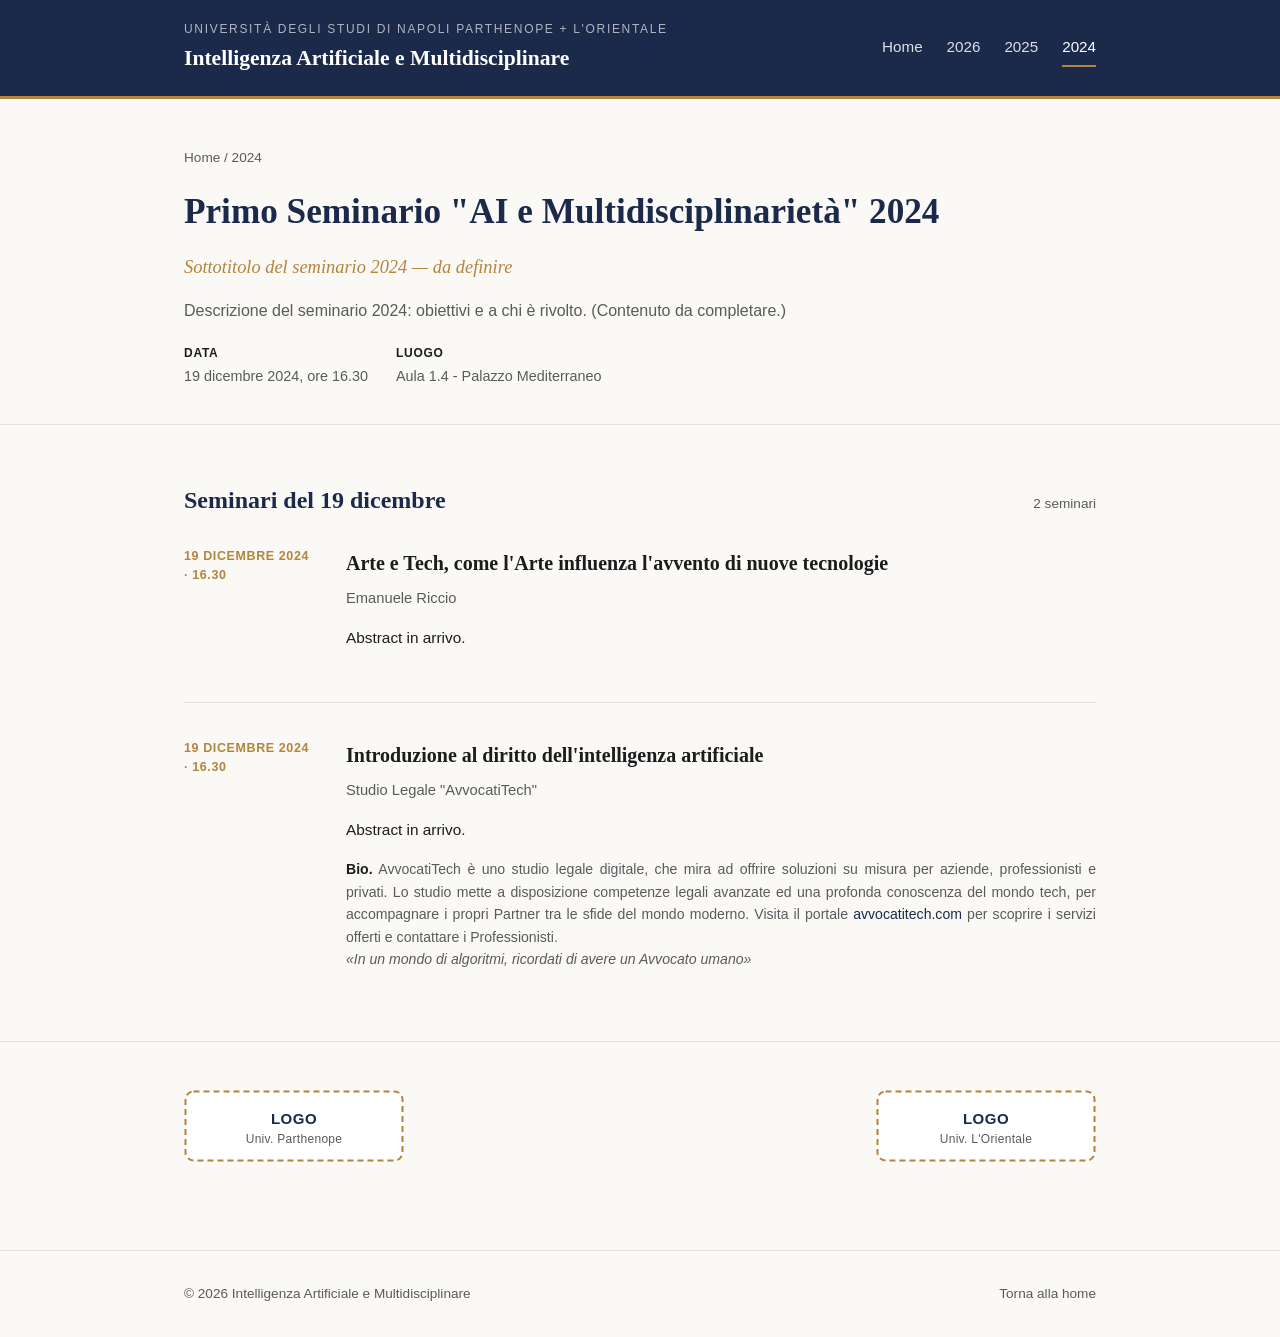
==== cicli/2024.html @ 17177703 "Site updated" ====
<!DOCTYPE html>
<html lang="it">
<head>
  <meta charset="UTF-8">
  <meta name="viewport" content="width=device-width, initial-scale=1.0">
  <title>Primo Seminario "AI e Multidisciplinarietà" 2024</title>
  <meta name="description" content="Primo Seminario &quot;AI e Multidisciplinarietà&quot; 2024 — a cura dell'Università degli Studi di Napoli Parthenope, per l'Università degli Studi di Napoli L'Orientale">
  <link rel="stylesheet" href="../assets/css/style.css">
</head>
<body>

  <header class="site-header">
    <div class="container">
      <div class="brand">
        <span class="eyebrow">Università degli Studi di Napoli Parthenope + L'Orientale</span>
        <span class="title">Intelligenza Artificiale e Multidisciplinare</span>
      </div>
      <nav class="site-nav">
        <a href="../index.html">Home</a>
        <a href="2026.html">2026</a>
        <a href="2025.html">2025</a>
        <a href="2024.html" aria-current="page">2024</a>
      </nav>
    </div>
  </header>

  <section class="ciclo-hero">
    <div class="container">
      <div class="breadcrumb"><a href="../index.html">Home</a> / 2024</div>
      <h1>Primo Seminario "AI e Multidisciplinarietà" 2024</h1>
      <p class="tagline">Sottotitolo del seminario 2024 — da definire</p>
      <p class="subtitle">
        Descrizione del seminario 2024: obiettivi e a chi è rivolto.
        (Contenuto da completare.)
      </p>
      <div class="ciclo-info">
        <div>
          <strong>Data</strong>
          <span>19 dicembre 2024, ore 16.30</span>
        </div>
        <div>
          <strong>Luogo</strong>
          <span>Aula 1.4 - Palazzo Mediterraneo</span>
        </div>
      </div>
    </div>
  </section>

  <section class="section">
    <div class="container">
      <div class="section-heading">
        <h2>Seminari del 19 dicembre</h2>
        <span class="count">2 seminari</span>
      </div>

      <div class="seminar-list">

        <article class="seminar-item">
          <div class="seminar-date">19 dicembre 2024 · 16.30</div>
          <div class="seminar-content">
            <h3>Arte e Tech, come l'Arte influenza l'avvento di nuove tecnologie</h3>
            <div class="speaker">Emanuele Riccio</div>
            <p class="description">Abstract in arrivo.</p>
          </div>
        </article>

        <article class="seminar-item">
          <div class="seminar-date">19 dicembre 2024 · 16.30</div>
          <div class="seminar-content">
            <h3>Introduzione al diritto dell'intelligenza artificiale</h3>
            <div class="speaker">Studio Legale "AvvocatiTech"</div>
            <p class="description">Abstract in arrivo.</p>
            <p class="bio">
              <strong>Bio.</strong> AvvocatiTech è uno studio legale digitale, che mira ad offrire
              soluzioni su misura per aziende, professionisti e privati. Lo studio mette a disposizione
              competenze legali avanzate ed una profonda conoscenza del mondo tech, per accompagnare i
              propri Partner tra le sfide del mondo moderno. Visita il portale
              <a href="https://www.avvocatitech.com/" target="_blank" rel="noopener">avvocatitech.com</a>
              per scoprire i servizi offerti e contattare i Professionisti.<br>
              <em>«In un mondo di algoritmi, ricordati di avere un Avvocato umano»</em>
            </p>
          </div>
        </article>

        <!--
          Struttura da replicare per ogni seminario:

          <article class="seminar-item">
            <div class="seminar-date">GG Mese AAAA · HH.MM</div>
            <div class="seminar-content">
              <h3>Titolo del seminario</h3>
              <div class="speaker">Nome Cognome — Affiliazione</div>
              <p class="description">Breve descrizione/abstract del seminario.</p>
              <p class="bio"><strong>Bio.</strong> Breve biografia del relatore.</p>
              <div class="tags">
                <span class="tag">Presenza / Remoto</span>
                <span class="tag">Argomento</span>
              </div>
            </div>
          </article>
        -->

      </div>
    </div>
  </section>

  <section class="partners">
    <div class="container">
      <img class="partner-logo" src="../assets/img/logo-parthenope-placeholder.svg" alt="Logo Università degli Studi di Napoli Parthenope (placeholder)">
      <img class="partner-logo" src="../assets/img/logo-orientale-placeholder.svg" alt="Logo Università degli Studi di Napoli L'Orientale (placeholder)">
    </div>
  </section>

  <footer class="site-footer">
    <div class="container">
      <span>&copy; <span id="year"></span> Intelligenza Artificiale e Multidisciplinare</span>
      <a href="../index.html">Torna alla home</a>
    </div>
  </footer>

  <script>
    document.getElementById('year').textContent = new Date().getFullYear();
  </script>

</body>
</html>
---- assets/css/style.css ----
/* ===========================================================
   Intelligenza Artificiale Multidisciplinare — stile condiviso
   =========================================================== */

:root {
  --color-bg: #faf9f6;
  --color-surface: #ffffff;
  --color-text: #1c1c1e;
  --color-text-muted: #5a5a5e;
  --color-primary: #1b2a4a;   /* blu accademico profondo */
  --color-primary-dark: #101b33;
  --color-accent: #b5843c;    /* oro/ottone, richiamo accademico */
  --color-border: #e4e1da;
  --color-tag-bg: #eef1f7;
  --color-tag-text: #1b2a4a;

  --font-serif: "Iowan Old Style", "Palatino Linotype", Palatino, Georgia, serif;
  --font-sans: -apple-system, BlinkMacSystemFont, "Segoe UI", Roboto, Helvetica, Arial, sans-serif;

  --max-width: 960px;
  --radius: 10px;
  --shadow-sm: 0 1px 3px rgba(20, 20, 30, 0.06);
  --shadow-md: 0 6px 24px rgba(20, 20, 30, 0.08);
}

* { box-sizing: border-box; }

html { scroll-behavior: smooth; }

body {
  margin: 0;
  background: var(--color-bg);
  color: var(--color-text);
  font-family: var(--font-sans);
  line-height: 1.6;
  -webkit-font-smoothing: antialiased;
}

img { max-width: 100%; display: block; }

a { color: var(--color-primary); text-decoration: none; }
a:hover { color: var(--color-accent); }

.container {
  max-width: var(--max-width);
  margin: 0 auto;
  padding: 0 24px;
}

/* ---------- Header ---------- */

.site-header {
  background: var(--color-primary);
  color: #fff;
  border-bottom: 3px solid var(--color-accent);
}

.site-header .container {
  display: flex;
  align-items: center;
  justify-content: space-between;
  padding-top: 20px;
  padding-bottom: 20px;
  flex-wrap: wrap;
  gap: 12px;
}

.brand {
  display: flex;
  flex-direction: column;
  gap: 2px;
}

.brand .eyebrow {
  font-size: 0.75rem;
  letter-spacing: 0.14em;
  text-transform: uppercase;
  color: rgba(255, 255, 255, 0.65);
}

.brand .title {
  font-family: var(--font-serif);
  font-size: 1.35rem;
  font-weight: 600;
  color: #fff;
}

.site-nav {
  display: flex;
  gap: 24px;
  flex-wrap: wrap;
}

.site-nav a {
  color: rgba(255, 255, 255, 0.85);
  font-size: 0.95rem;
  font-weight: 500;
  padding: 6px 0;
  border-bottom: 2px solid transparent;
}

.site-nav a:hover,
.site-nav a[aria-current="page"] {
  color: #fff;
  border-bottom-color: var(--color-accent);
}


/* ---------- Hero ---------- */

.hero {
  padding: 64px 0 48px;
  border-bottom: 1px solid var(--color-border);
}

.hero .eyebrow {
  color: var(--color-accent);
  text-transform: uppercase;
  letter-spacing: 0.12em;
  font-size: 0.8rem;
  font-weight: 700;
  margin-bottom: 12px;
}

.hero h1 {
  font-family: var(--font-serif);
  font-size: clamp(1.9rem, 3.4vw, 2.6rem);
  line-height: 1.25;
  margin: 0 0 16px;
  color: var(--color-primary);
}

.hero p.lead {
  font-size: 1.08rem;
  color: var(--color-text-muted);
  margin: 0;
  text-align: justify;
  text-justify: inter-word;
  hyphens: auto;
}

/* ---------- Sections ---------- */

.section {
  padding: 56px 0;
}

.section-heading {
  display: flex;
  align-items: baseline;
  justify-content: space-between;
  margin-bottom: 28px;
  gap: 16px;
  flex-wrap: wrap;
}

.section-heading h2 {
  font-family: var(--font-serif);
  font-size: 1.5rem;
  margin: 0;
  color: var(--color-primary);
}

.section-heading .count {
  font-size: 0.85rem;
  color: var(--color-text-muted);
}

/* ---------- Ciclo cards (homepage) ---------- */

.ciclo-grid {
  display: grid;
  grid-template-columns: repeat(2, 1fr);
  gap: 24px;
}

.ciclo-grid .ciclo-card:first-child {
  grid-column: 1 / -1;
}

@media (max-width: 640px) {
  .ciclo-grid {
    grid-template-columns: 1fr;
  }
}

.ciclo-card {
  background: var(--color-surface);
  border: 1px solid var(--color-border);
  border-radius: var(--radius);
  padding: 28px;
  box-shadow: var(--shadow-sm);
  transition: box-shadow 0.2s ease, transform 0.2s ease;
  display: flex;
  flex-direction: column;
  gap: 14px;
}

.ciclo-card:hover {
  box-shadow: var(--shadow-md);
  transform: translateY(-2px);
}

.ciclo-card .status {
  align-self: flex-start;
  font-size: 0.72rem;
  font-weight: 700;
  text-transform: uppercase;
  letter-spacing: 0.06em;
  padding: 4px 10px;
  border-radius: 999px;
  background: var(--color-tag-bg);
  color: var(--color-tag-text);
}

.ciclo-card .status.concluso {
  background: #f1ede4;
  color: #7a6a45;
}

.ciclo-card h3 {
  font-family: var(--font-serif);
  font-size: 1.25rem;
  margin: 0;
  color: var(--color-primary);
}

.ciclo-card p {
  margin: 0;
  color: var(--color-text-muted);
  font-size: 0.95rem;
  text-align: justify;
  text-justify: inter-word;
  hyphens: auto;
}

.ciclo-card .meta {
  font-size: 0.85rem;
  color: var(--color-text-muted);
}

.ciclo-card .card-subtitle {
  font-family: var(--font-serif);
  font-style: italic;
  color: var(--color-text);
  font-size: 1rem;
  line-height: 1.4;
}

.ciclo-card .card-link {
  margin-top: auto;
  font-weight: 600;
  font-size: 0.92rem;
  display: inline-flex;
  align-items: center;
  gap: 6px;
}

/* ---------- Seminar list (ciclo pages) ---------- */

.seminar-list {
  display: flex;
  flex-direction: column;
}

.seminar-item {
  display: grid;
  grid-template-columns: 130px 1fr;
  gap: 32px;
  padding: 36px 0;
  border-bottom: 1px solid var(--color-border);
}

.seminar-item:first-child {
  padding-top: 0;
}

.seminar-item:last-child {
  border-bottom: none;
  padding-bottom: 0;
}

.seminar-item .seminar-date {
  font-size: 0.78rem;
  font-weight: 700;
  text-transform: uppercase;
  letter-spacing: 0.05em;
  color: var(--color-accent);
  line-height: 1.5;
}

.seminar-item .seminar-content {
  min-width: 0;
}

.seminar-item h3 {
  font-family: var(--font-serif);
  font-size: 1.25rem;
  font-weight: 600;
  margin: 0 0 8px;
  color: var(--color-text);
}

.seminar-item .speaker {
  font-size: 0.92rem;
  color: var(--color-text-muted);
  margin-bottom: 14px;
}

.seminar-item .description {
  font-size: 0.96rem;
  color: var(--color-text);
  text-align: justify;
  text-justify: inter-word;
  hyphens: auto;
}

.seminar-item .bio {
  margin-top: 14px;
  font-size: 0.88rem;
  color: var(--color-text-muted);
  text-align: justify;
  text-justify: inter-word;
  hyphens: auto;
}

.seminar-item .bio strong {
  color: var(--color-text);
  font-weight: 600;
}

.seminar-item .tags {
  margin-top: 14px;
  display: flex;
  gap: 8px;
  flex-wrap: wrap;
}

.seminar-item .tag {
  font-size: 0.72rem;
  font-weight: 600;
  text-transform: uppercase;
  letter-spacing: 0.04em;
  background: var(--color-tag-bg);
  color: var(--color-tag-text);
  padding: 4px 12px;
  border-radius: 999px;
}

@media (max-width: 640px) {
  .seminar-item {
    grid-template-columns: 1fr;
    gap: 8px;
  }
}

.empty-state {
  border: 1px dashed var(--color-border);
  border-radius: var(--radius);
  padding: 32px;
  text-align: center;
  color: var(--color-text-muted);
  font-size: 0.95rem;
}

/* ---------- Ciclo page header ---------- */

.ciclo-hero {
  padding: 48px 0 36px;
  border-bottom: 1px solid var(--color-border);
}

.breadcrumb {
  font-size: 0.85rem;
  color: var(--color-text-muted);
  margin-bottom: 16px;
}

.breadcrumb a { color: var(--color-text-muted); }
.breadcrumb a:hover { color: var(--color-primary); }

.ciclo-hero h1 {
  font-family: var(--font-serif);
  font-size: clamp(1.7rem, 3vw, 2.2rem);
  color: var(--color-primary);
  margin: 0 0 12px;
}

.ciclo-hero .tagline {
  font-family: var(--font-serif);
  font-style: italic;
  font-size: 1.15rem;
  color: var(--color-accent);
  max-width: 700px;
  margin: 0 0 16px;
}

.ciclo-hero .subtitle {
  color: var(--color-text-muted);
  font-size: 1rem;
  text-align: justify;
  text-justify: inter-word;
  hyphens: auto;
}

.ciclo-info {
  display: flex;
  gap: 28px;
  flex-wrap: wrap;
  margin-top: 20px;
  font-size: 0.9rem;
  color: var(--color-text-muted);
}

.ciclo-info strong {
  color: var(--color-text);
  display: block;
  font-size: 0.75rem;
  text-transform: uppercase;
  letter-spacing: 0.06em;
  margin-bottom: 2px;
}

.cta-button {
  display: inline-flex;
  align-items: center;
  gap: 6px;
  margin-top: 24px;
  padding: 10px 20px;
  background: var(--color-primary);
  color: #fff;
  font-size: 0.9rem;
  font-weight: 600;
  border-radius: 999px;
  transition: background 0.2s ease;
}

.cta-button:hover {
  background: var(--color-primary-dark);
  color: #fff;
}

/* ---------- Partners ---------- */

.partners {
  padding: 48px 0;
  border-top: 1px solid var(--color-border);
}

.partners .container {
  display: flex;
  justify-content: space-between;
  align-items: center;
  flex-wrap: wrap;
  gap: 32px;
}

.partner-logo {
  height: 72px;
  width: auto;
}

@media (max-width: 500px) {
  .partners .container {
    justify-content: center;
  }
}

/* ---------- Footer ---------- */

.site-footer {
  border-top: 1px solid var(--color-border);
  padding: 32px 0;
  margin-top: 40px;
}

.site-footer .container {
  display: flex;
  justify-content: space-between;
  align-items: center;
  flex-wrap: wrap;
  gap: 12px;
  font-size: 0.85rem;
  color: var(--color-text-muted);
}

.site-footer a { color: var(--color-text-muted); }
.site-footer a:hover { color: var(--color-primary); }

@media (max-width: 600px) {
  .site-header .container { flex-direction: column; align-items: flex-start; }
  .ciclo-info { gap: 16px; }
}
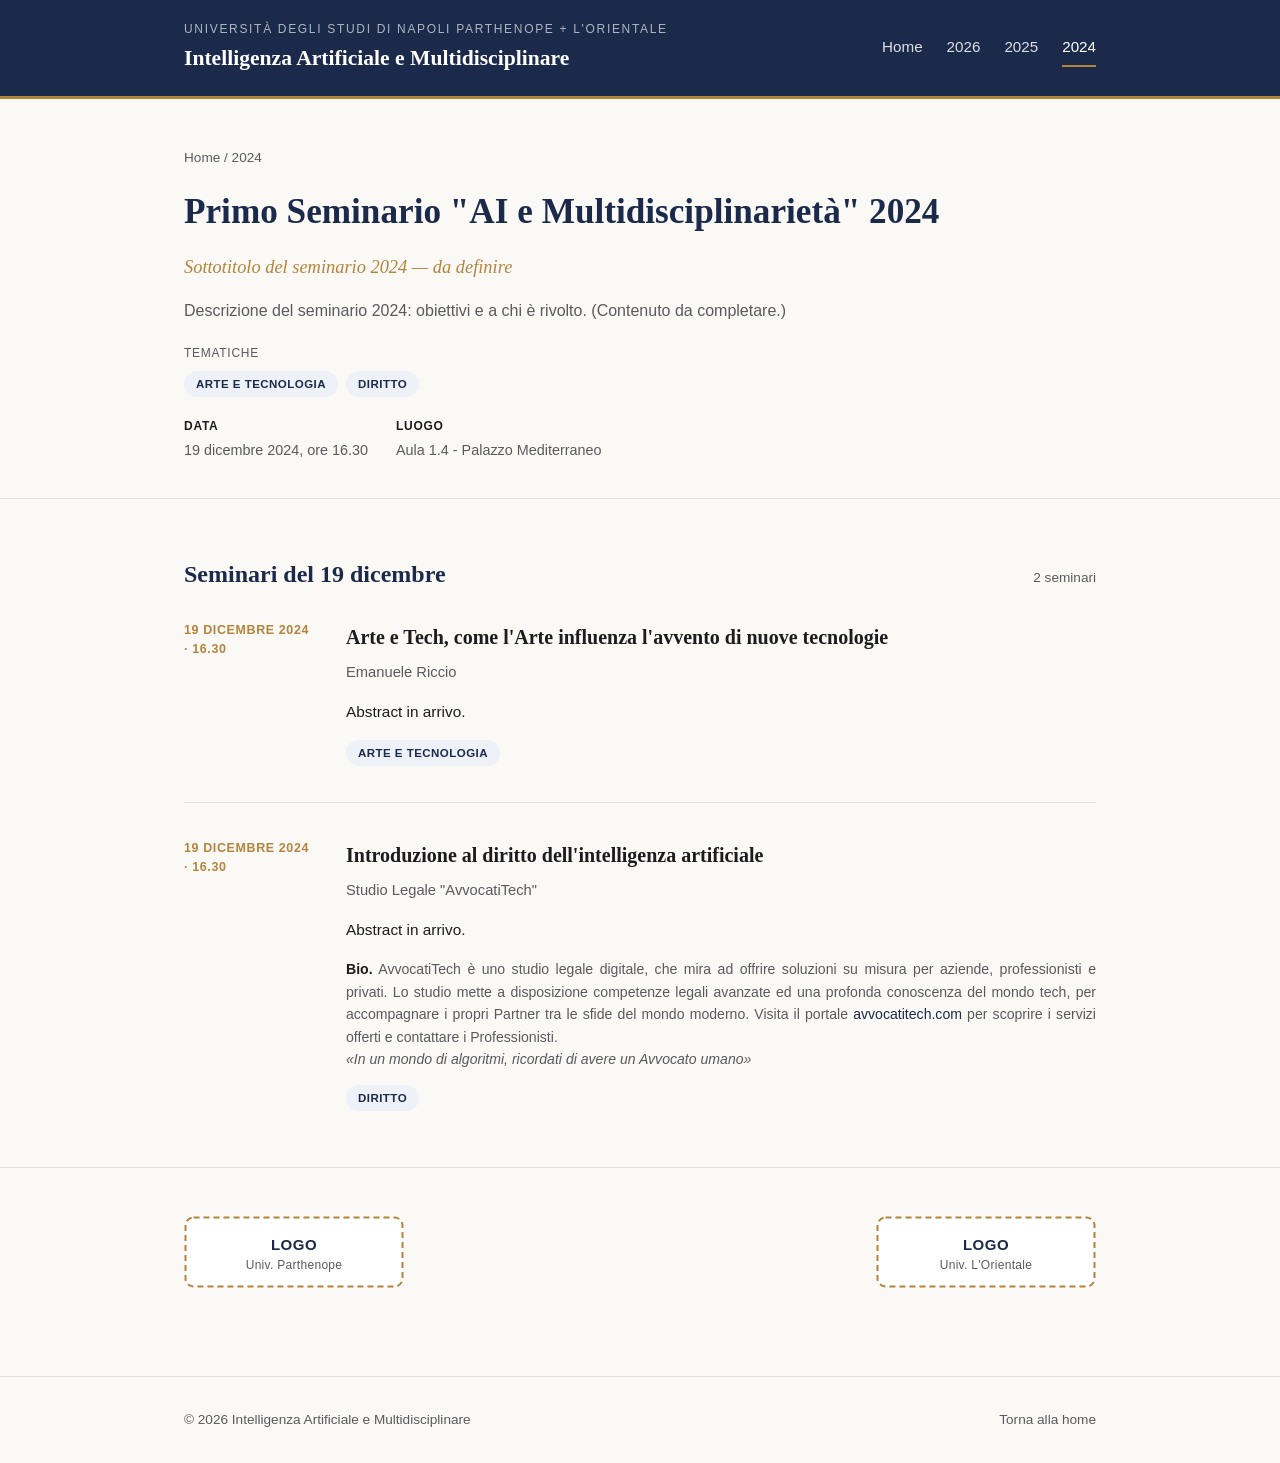
==== commit 090c84c9: "new tag on pages" ====
--- a/cicli/2024.html
+++ b/cicli/2024.html
@@ -33,6 +33,13 @@
         Descrizione del seminario 2024: obiettivi e a chi è rivolto.
         (Contenuto da completare.)
       </p>
+      <div class="topics">
+        <span class="topics-label">Tematiche</span>
+        <div class="tags">
+          <span class="tag">Arte e Tecnologia</span>
+          <span class="tag">Diritto</span>
+        </div>
+      </div>
       <div class="ciclo-info">
         <div>
           <strong>Data</strong>
@@ -61,6 +68,9 @@
             <h3>Arte e Tech, come l'Arte influenza l'avvento di nuove tecnologie</h3>
             <div class="speaker">Emanuele Riccio</div>
             <p class="description">Abstract in arrivo.</p>
+            <div class="tags">
+              <span class="tag">Arte e Tecnologia</span>
+            </div>
           </div>
         </article>
 
@@ -79,6 +89,9 @@
               per scoprire i servizi offerti e contattare i Professionisti.<br>
               <em>«In un mondo di algoritmi, ricordati di avere un Avvocato umano»</em>
             </p>
+            <div class="tags">
+              <span class="tag">Diritto</span>
+            </div>
           </div>
         </article>
 
--- a/assets/css/style.css
+++ b/assets/css/style.css
@@ -329,14 +329,17 @@
   font-weight: 600;
 }
 
+.tags {
+  display: flex;
+  gap: 8px;
+  flex-wrap: wrap;
+}
+
 .seminar-item .tags {
   margin-top: 14px;
-  display: flex;
-  gap: 8px;
-  flex-wrap: wrap;
-}
-
-.seminar-item .tag {
+}
+
+.tag {
   font-size: 0.72rem;
   font-weight: 600;
   text-transform: uppercase;
@@ -401,6 +404,19 @@
   text-align: justify;
   text-justify: inter-word;
   hyphens: auto;
+}
+
+.topics {
+  margin-top: 20px;
+}
+
+.topics .topics-label {
+  display: block;
+  font-size: 0.75rem;
+  text-transform: uppercase;
+  letter-spacing: 0.06em;
+  color: var(--color-text-muted);
+  margin-bottom: 8px;
 }
 
 .ciclo-info {
